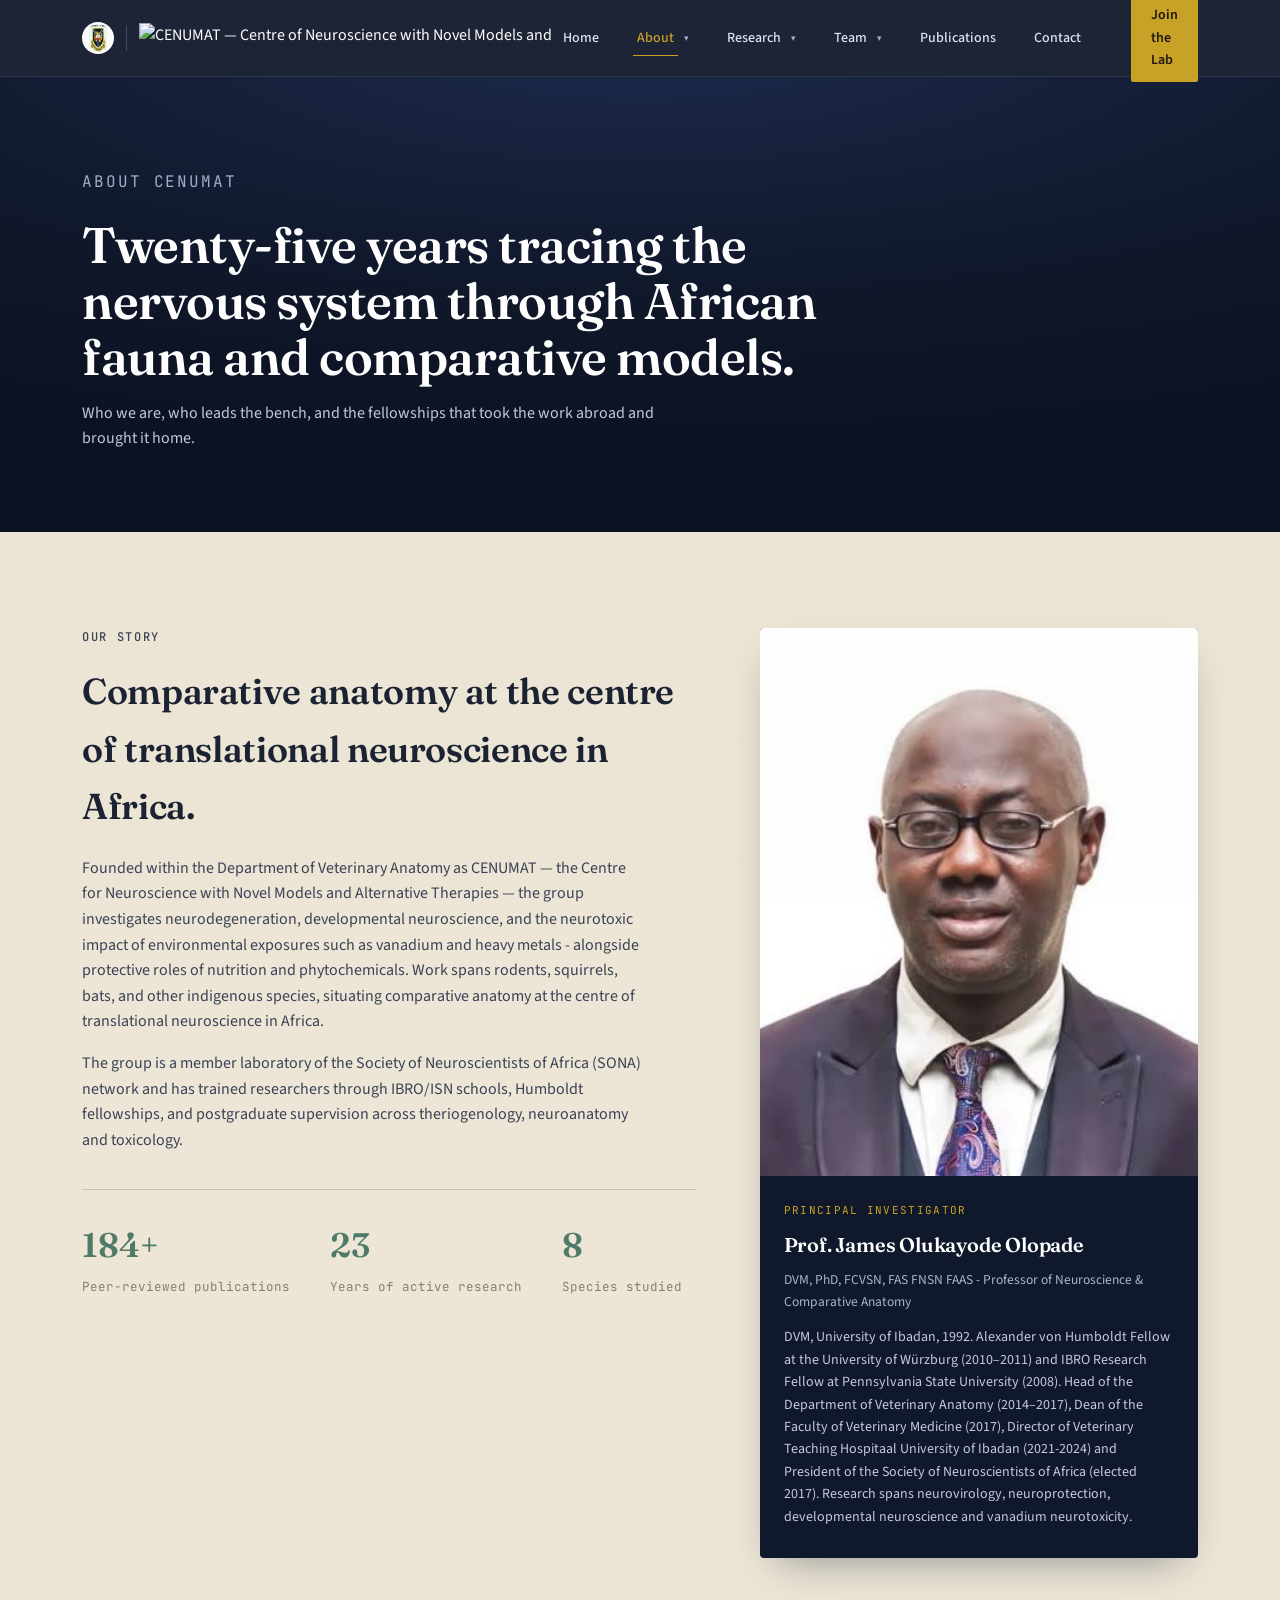
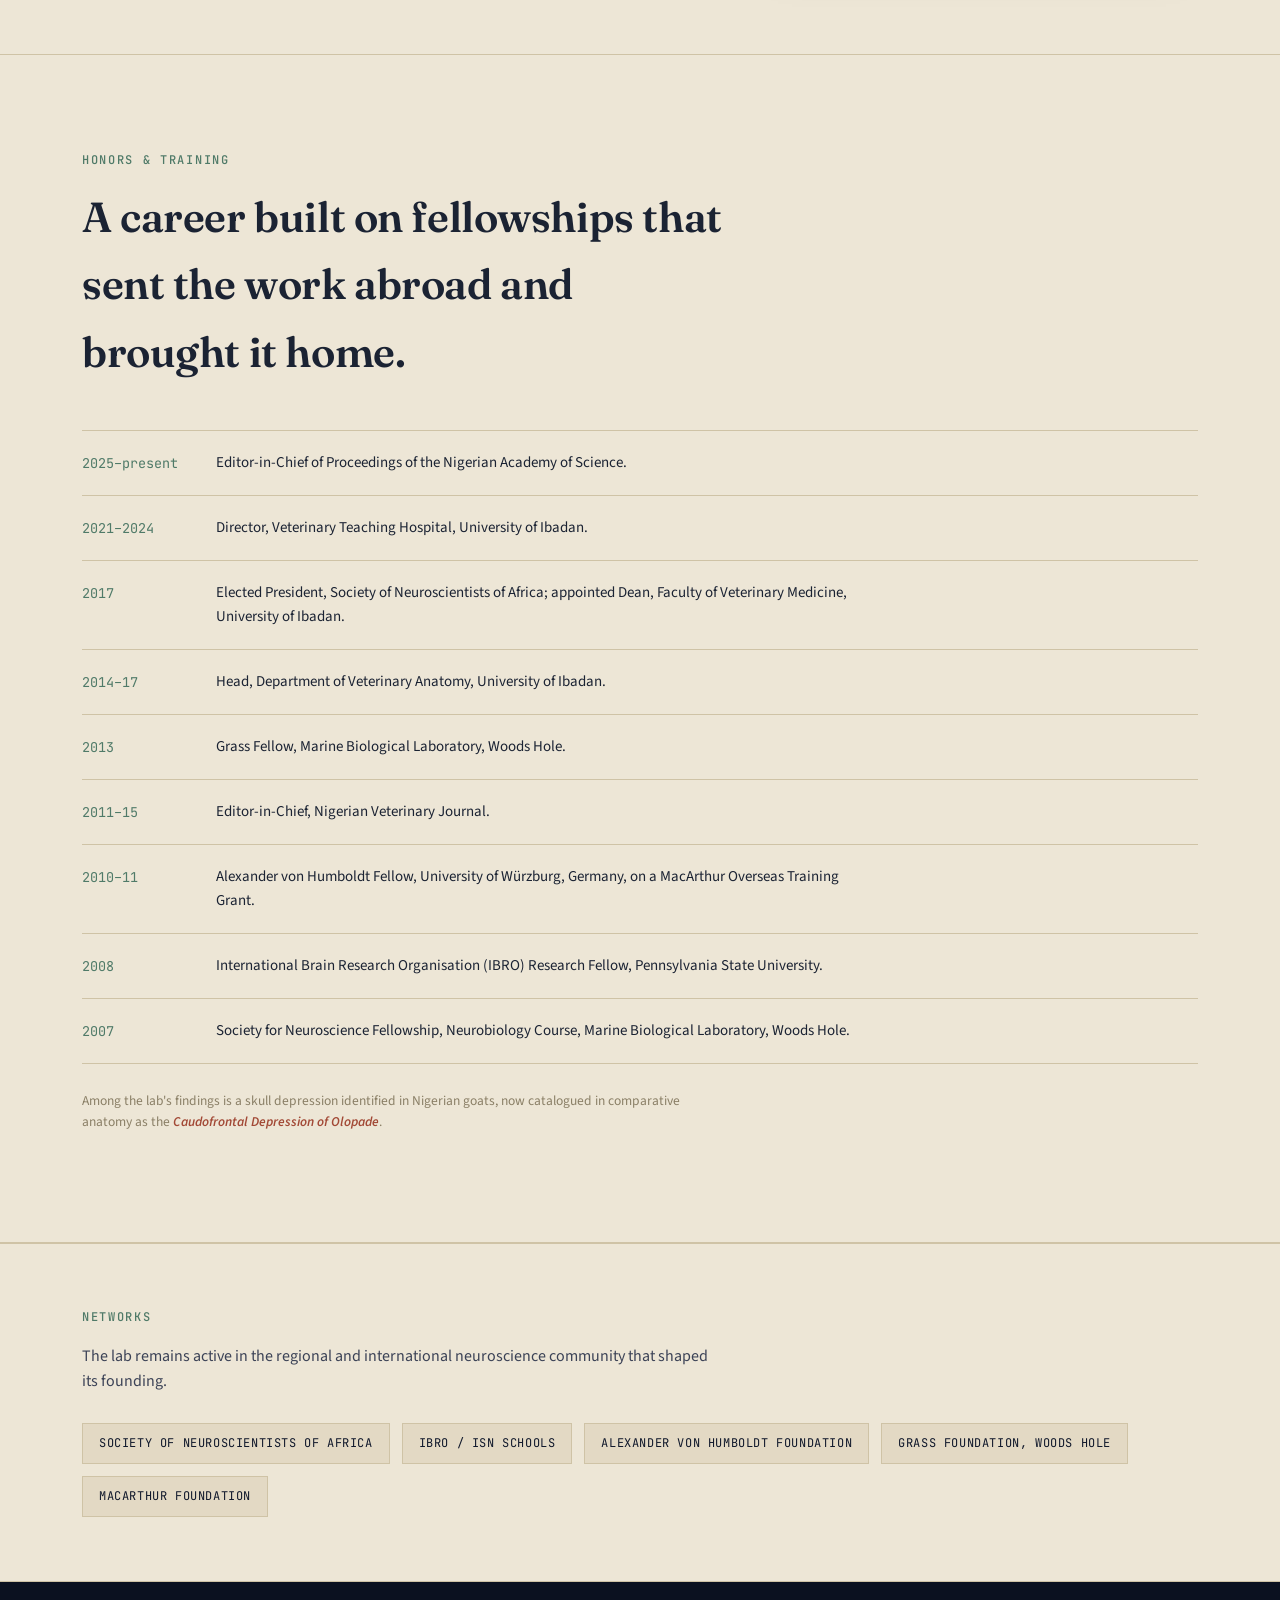
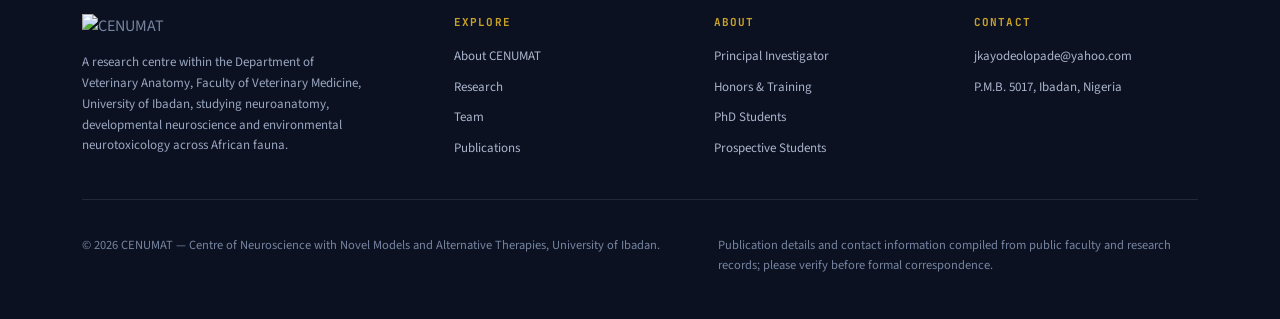
==== about.html @ d49df44e "Initial website" ====
<!DOCTYPE html>
<html lang="en" class="no-js">

<head>
  <script>document.documentElement.classList.replace("no-js","js");</script>
  <meta charset="UTF-8">
  <meta name="viewport" content="width=device-width, initial-scale=1.0">
  <title>About the Centre — CENUMAT</title>
  <meta name="description" content="The story of CENUMAT, its Principal Investigator, and the fellowships that shaped its research.">
  <link rel="preconnect" href="https://fonts.googleapis.com">
  <link rel="preconnect" href="https://fonts.gstatic.com" crossorigin>
  <link
    href="https://fonts.googleapis.com/css2?family=Fraunces:opsz,wght@9..144,400;9..144,500;9..144,600;9..144,700&family=Fraunces:ital,opsz,wght@1,9..144,500&family=Source+Sans+3:wght@400;500;600&family=JetBrains+Mono:wght@400;500&display=swap"
    rel="stylesheet">
  <link rel="stylesheet" href="style.css">
</head>

<body>

  <div class="grain"></div>

  <!-- NAV -->
  <header class="site-header" id="top">
    <div class="wrap header-inner">
      <a href="index.html" class="brand">
        <img src="ui-logo-placeholder.jpg" alt="University of Ibadan" class="ui-logo" width="32" height="32">
        <span class="brand-div" aria-hidden="true"></span>
        <img src="cenmat_logo_reversed.png" alt="CENUMAT — Centre of Neuroscience with Novel Models and Alternative Therapies" class="cenmat-logo">
        <span class="brand-tagline">Centre of Neuroscience with Novel Models &amp; Alternative Therapies</span>
      </a>
      <nav class="main-nav" aria-label="Primary">
        <a href="index.html" class="nav-link">Home</a>
        <div class="nav-item">
          <a href="about.html" class="nav-link active">About</a>
          <button class="nav-caret" aria-label="Show About submenu" aria-expanded="false">&#9662;</button>
          <div class="dropdown">
            <a href="about.html#story">Our Story</a>
            <a href="about.html#pi">Principal Investigator</a>
            <a href="about.html#honors">Honors &amp; Training</a>
          </div>
        </div>
        <div class="nav-item">
          <a href="research.html" class="nav-link">Research</a>
          <button class="nav-caret" aria-label="Show Research submenu" aria-expanded="false">&#9662;</button>
          <div class="dropdown">
            <a href="research.html#focus">Focus Areas</a>
            <a href="research.html#species">Species Studied</a>
          </div>
        </div>
        <div class="nav-item">
          <a href="team.html" class="nav-link">Team</a>
          <button class="nav-caret" aria-label="Show Team submenu" aria-expanded="false">&#9662;</button>
          <div class="dropdown">
            <a href="team.html#collaborators">Collaborators</a>
            <a href="team.html#postdoc">Postdoctoral Associates</a>
            <a href="team.html#phd">PhD Students</a>
            <a href="team.html#members">Lab Members</a>
            <a href="team.html#past-postdoc">Past Postdoctoral Fellows</a>
            <a href="team.html#past">Past PhD Students/Other Members</a>
          </div>
        </div>
        <a href="publications.html" class="nav-link">Publications</a>
        <a href="contact.html" class="nav-link">Contact</a>
        <a href="contact.html#prospective" class="nav-link nav-cta">Join the Lab</a>
      </nav>
      <button class="nav-toggle" id="navToggle" aria-label="Toggle menu" aria-expanded="false">
        <span></span><span></span><span></span>
      </button>
    </div>
  </header>

  <!-- PAGE HERO -->
  <section class="page-hero">
    <div class="wrap reveal">
      <p class="eyebrow">About CENUMAT</p>
      <h1>Twenty-five years tracing the nervous system through African fauna and comparative models.</h1>
      <p>Who we are, who leads the bench, and the fellowships that took the work abroad and brought it home.</p>
    </div>
  </section>

  <!-- STORY -->
  <section id="story" class="section about">
    <div class="wrap about-grid reveal-group">
      <div class="about-copy">
        <p class="kicker">Our Story</p>
        <h2>Comparative anatomy at the centre of translational neuroscience in Africa.</h2>
        <p>Founded within the Department of Veterinary Anatomy as CENUMAT — the Centre for Neuroscience with Novel
          Models and Alternative Therapies — the group investigates neurodegeneration,
          developmental neuroscience, and the neurotoxic impact of environmental exposures such as vanadium and
          heavy metals - alongside protective roles of nutrition and phytochemicals. Work spans rodents,
          squirrels, bats, and other indigenous species, situating comparative anatomy at the centre of
          translational neuroscience in Africa.</p>
        <p>The group is a member laboratory of the Society of Neuroscientists of Africa (SONA) network and has
          trained researchers through IBRO/ISN schools, Humboldt fellowships, and postgraduate supervision across
          theriogenology, neuroanatomy and toxicology.</p>
        <div class="stat-row reveal-group">
          <div class="stat"><span class="stat-num" data-count-to="200" data-suffix="+">200+</span><span class="stat-label">Peer-reviewed publications</span>
          </div>
          <div class="stat"><span class="stat-num" data-count-to="25">25</span><span class="stat-label">Years of active research</span>
          </div>
          <div class="stat"><span class="stat-num" data-count-to="9">9</span><span class="stat-label">Species studied</span></div>
        </div>
      </div>
      <aside class="pi-card" id="pi">
        <img src="james_olopade.jpg" alt="Prof. James O. Olopade" loading="lazy">
        <div class="pi-card-body">
          <p class="pi-role">Principal Investigator</p>
          <h3>Prof. James Olukayode Olopade</h3>
          <p class="pi-cred">DVM, PhD, FCVSN, FAS FNSN FAAS - Professor of Neuroscience &amp; Comparative Anatomy</p>
          <p class="pi-desc">DVM, University of Ibadan, 1992. Alexander von Humboldt Fellow at the University of
            Würzburg (2010–2011) and IBRO Research Fellow at Pennsylvania State University (2008). Head of the
            Department of Veterinary Anatomy (2014–2017), Dean of the Faculty of Veterinary Medicine (2017), Director of Veterinary Teaching Hospitaal University of Ibadan (2021-2024) and
            President of the Society of Neuroscientists of Africa (elected 2017). Research spans neurovirology,
            neuroprotection, developmental neuroscience and vanadium neurotoxicity.</p>
        </div>
      </aside>
    </div>
  </section>

  <!-- HONORS & TRAINING -->
  <section id="honors" class="section honors">
    <div class="wrap">
      <p class="kicker">Honors &amp; Training</p>
      <h2 class="section-title">A career built on fellowships that sent the work abroad and brought it home.</h2>
      <ol class="honors-list reveal-group">
       <li>
          <span class="honors-year">2025–present</span>
          <p>Editor-in-Chief of Proceedings of the Nigerian Academy of Science.</p>
        </li>
        <li>
          <span class="honors-year">2021–2024</span>
          <p>Director, Veterinary Teaching Hospital, University of Ibadan.</p>
        </li>
        <li>
          <span class="honors-year">2017</span>
          <p>Elected President, Society of Neuroscientists of Africa; appointed Dean, Faculty of Veterinary
            Medicine, University of Ibadan.</p>
        </li>
        <li>
          <span class="honors-year">2014–17</span>
          <p>Head, Department of Veterinary Anatomy, University of Ibadan.</p>
        </li>
        <li>
          <span class="honors-year">2013</span>
          <p>Grass Fellow, Marine Biological Laboratory, Woods Hole.</p>
        </li>
        <li>
          <span class="honors-year">2011–15</span>
          <p>Editor-in-Chief, Nigerian Veterinary Journal.</p>
        </li>
        <li>
          <span class="honors-year">2010–11</span>
          <p>Alexander von Humboldt Fellow, University of Würzburg, Germany, on a MacArthur Overseas Training
            Grant.</p>
        </li>
        <li>
          <span class="honors-year">2008</span>
          <p>International Brain Research Organisation (IBRO) Research Fellow, Pennsylvania State University.</p>
        </li>
        <li>
          <span class="honors-year">2007</span>
          <p>Society for Neuroscience Fellowship, Neurobiology Course, Marine Biological Laboratory, Woods Hole.</p>
        </li>
      </ol>
      <p class="honors-note">Among the lab's findings is a skull depression identified in Nigerian goats, now
        catalogued in comparative anatomy as the <em>Caudofrontal Depression of Olopade</em>.</p>
    </div>
  </section>

  <!-- AFFILIATIONS -->
  <section class="affil-strip">
    <div class="wrap">
      <p class="kicker">Networks</p>
      <p class="affil-lede">The lab remains active in the regional and international neuroscience community
        that shaped its founding.</p>
      <div class="affil-row reveal-group">
        <span class="affil-badge">Society of Neuroscientists of Africa</span>
        <span class="affil-badge">IBRO / ISN Schools</span>
        <span class="affil-badge">Alexander von Humboldt Foundation</span>
        <span class="affil-badge">Grass Foundation, Woods Hole</span>
        <span class="affil-badge">MacArthur Foundation</span>
      </div>
    </div>
  </section>

  <footer class="site-footer">
    <div class="wrap">
      <div class="footer-grid">
        <div class="footer-brand">
          <img src="cenmat_logo_reversed.png" alt="CENUMAT" class="cenmat-logo footer-logo">
          <p>A research centre within the Department of Veterinary Anatomy, Faculty of Veterinary Medicine, University
            of Ibadan, studying neuroanatomy, developmental neuroscience and environmental neurotoxicology across
            African fauna.</p>
        </div>
        <div class="footer-col">
          <h4>Explore</h4>
          <a href="about.html">About CENUMAT</a>
          <a href="research.html">Research</a>
          <a href="team.html">Team</a>
          <a href="publications.html">Publications</a>
        </div>
        <div class="footer-col">
          <h4>About</h4>
          <a href="about.html#pi">Principal Investigator</a>
          <a href="about.html#honors">Honors &amp; Training</a>
          <a href="team.html#phd">PhD Students</a>
          <a href="contact.html#prospective">Prospective Students</a>
        </div>
        <div class="footer-col">
          <h4>Contact</h4>
          <a href="mailto:jkayodeolopade@yahoo.com">jkayodeolopade@yahoo.com</a>
          <a href="contact.html">P.M.B. 5017, Ibadan, Nigeria</a>
        </div>
      </div>
      <div class="footer-inner">
        <p>© <span id="year"></span> CENUMAT — Centre of Neuroscience with Novel Models and Alternative Therapies, University of Ibadan.</p>
        <p class="footer-note">Publication details and contact information compiled from public faculty and
          research records; please verify before formal correspondence.</p>
      </div>
    </div>
  </footer>

  <script src="script.js"></script>
</body>

</html>
---- style.css ----
/* ============================================================
   Olopade Neuroscience & Comparative Anatomy Lab
   Design tokens
   Ink Navy   #10182B   — primary dark ground
   Parchment  #EDE6D6   — light ground (aged atlas paper, not cream-cliché)
   Brass      #C9A227   — accent, gold leaf / engraved plate lettering
   Verdigris  #4F7A68   — secondary accent, specimen green
   Rust Clay  #A24936   — tertiary, used sparingly for emphasis marks
   ============================================================ */

:root{
  --ink:        #10182B;
  --ink-2:      #182342;
  --parchment:  #EDE6D6;
  --parchment-2:#E3D9C4;
  --paper-line: #CFC3A6;
  --brass:      #C9A227;
  --brass-dim:  #9c7f22;
  --verdigris:  #4F7A68;
  --clay:       #A24936;
  --ink-text:   #1B2333;
  --cream-text: #F4EFE3;
  --muted:      #7C8AA0;
  --muted-2:    #8a7f66;

  --font-display: "Fraunces", "Iowan Old Style", Georgia, serif;
  --font-body: "Source Sans 3", "Segoe UI", sans-serif;
  --font-mono: "JetBrains Mono", ui-monospace, monospace;

  --wrap: 1180px;
  --radius: 4px;
}

*{ box-sizing:border-box; }
html{ scroll-behavior:smooth; }
body{
  margin:0;
  background:var(--parchment);
  color:var(--ink-text);
  font-family:var(--font-body);
  font-size:16px;
  line-height:1.6;
  -webkit-font-smoothing:antialiased;
}
img{ max-width:100%; display:block; }
a{ color:inherit; }

.wrap{ max-width:var(--wrap); margin:0 auto; padding:0 32px; }

/* subtle paper grain */
.grain{
  position:fixed; inset:0; pointer-events:none; z-index:999;
  opacity:.035; mix-blend-mode:multiply;
  background-image:url("data:image/svg+xml,%3Csvg xmlns='http://www.w3.org/2000/svg' width='120' height='120'%3E%3Cfilter id='n'%3E%3CfeTurbulence type='fractalNoise' baseFrequency='0.9' numOctaves='2' stitchTiles='stitch'/%3E%3C/filter%3E%3Crect width='100%25' height='100%25' filter='url(%23n)'/%3E%3C/svg%3E");
}

/* ---------- headings ---------- */
h1,h2,h3{ font-family:var(--font-display); font-weight:600; margin:0; letter-spacing:-0.01em; }
h1 em, h2 em, h3 em{ font-style:italic; font-weight:500; color:var(--brass); }
.kicker{
  font-family:var(--font-mono); text-transform:uppercase; letter-spacing:.14em;
  font-size:12px; color:var(--verdigris); margin:0 0 14px; font-weight:500;
}
.kicker.light{ color:var(--brass); }
.section-title{ font-size:clamp(28px,3.4vw,42px); max-width:760px; margin-bottom:8px; }

/* ---------- header ---------- */
.site-header{
  position:sticky; top:0; z-index:100;
  background:rgba(16,24,43,.94); backdrop-filter:blur(8px);
  border-bottom:1px solid rgba(255,255,255,.08);
}
.header-inner{ display:flex; align-items:center; justify-content:space-between; height:76px; }
.brand{ display:flex; align-items:center; gap:12px; text-decoration:none; color:#fff; }
.ui-logo{ width:32px; height:32px; flex-shrink:0; border-radius:50%; background:#fff; padding:2px; }
.brand-div{ width:1px; height:26px; background:rgba(255,255,255,.18); }
.cenmat-logo{ height:30px; width:auto; display:block; }
.brand-tagline{
  font-family:var(--font-mono); font-size:11px; color:#9fb0c9; letter-spacing:.02em;
  max-width:210px; line-height:1.35; padding-left:12px; border-left:1px solid rgba(255,255,255,.15);
}
.nav-toggle{ display:none; }

/* ---------- hero ---------- */
.hero{
  position:relative; overflow:hidden;
  background:radial-gradient(120% 100% at 50% -10%, #1c2a4d 0%, var(--ink) 55%, #0b1120 100%);
  color:var(--cream-text);
  padding:110px 0 0;
  min-height:640px;
}
.hero-inner{ position:relative; z-index:2; text-align:center; padding-bottom:60px; }
.eyebrow{
  font-family:var(--font-mono); font-size:12px; letter-spacing:.12em; text-transform:uppercase;
  color:#9fb0c9; margin-bottom:22px;
}
.hero h1{
  font-size:clamp(34px,5.4vw,64px); line-height:1.08; color:#fff;
  max-width:820px; margin:0 auto 22px;
}
.hero-lede{
  max-width:600px; margin:0 auto 36px; color:#c3cade; font-size:17px;
}
.hero-tagline{ position:relative; max-width:600px; margin:0 auto 36px; min-height:52px; }
.hero-tagline .tagline{
  position:absolute; left:0; right:0; top:0; color:#c3cade; font-size:17px;
  opacity:0; transition:opacity .6s ease;
}
.hero-tagline .tagline.is-active{ position:relative; opacity:1; }
.hero-actions{ display:flex; gap:16px; justify-content:center; flex-wrap:wrap; }
.btn{
  display:inline-flex; align-items:center; gap:8px;
  padding:13px 26px; border-radius:2px; font-weight:600; font-size:14px;
  text-decoration:none; transition:transform .2s ease, background .2s ease, color .2s ease;
  border:1px solid transparent;
}
.btn-primary{ background:var(--brass); color:#20180a; }
.btn-primary:hover{ background:#dcb236; transform:translateY(-1px); }
.btn-ghost{ border-color:rgba(255,255,255,.35); color:#fff; }
.btn-ghost:hover{ background:rgba(255,255,255,.08); transform:translateY(-1px); }

.hero-signature{
  position:absolute; left:0; right:0; bottom:0; width:100%; height:auto;
  color:#3a4a72; opacity:.55; z-index:1;
}
.sig-outline{ fill:none; stroke:#5b6d96; stroke-width:1.1; }
.sig-inner{ fill:none; stroke:var(--brass); stroke-width:1; opacity:.8; }
.sig-fiber{ fill:none; stroke:var(--verdigris); stroke-width:1; opacity:.9; }
.sig-node{ fill:var(--brass); }
.sig-pulse{ transform-origin:600px 300px; animation:breathe 7s ease-in-out infinite; }
@keyframes breathe{
  0%,100%{ transform:scale(1); opacity:1; }
  50%{ transform:scale(1.015); opacity:.85; }
}

/* ---------- about ---------- */
.section{ padding:96px 0; }
.about{ background:var(--parchment); }
.about-grid{ display:grid; grid-template-columns:1.4fr 1fr; gap:64px; align-items:start; }
.about-copy h2{ font-size:clamp(26px,3vw,36px); margin-bottom:20px; max-width:600px; }
.about-copy p{ color:#3b4256; max-width:560px; margin:0 0 16px; }
.stat-row{ display:flex; gap:40px; margin-top:36px; padding-top:28px; border-top:1px solid var(--paper-line); }
.stat{ display:flex; flex-direction:column; }
.stat-num{ font-family:var(--font-display); font-size:34px; color:var(--verdigris); font-weight:600; }
.stat-label{ font-size:12.5px; color:var(--muted-2); font-family:var(--font-mono); margin-top:4px; }

.pi-card{
  background:var(--ink); color:var(--cream-text); border-radius:var(--radius); overflow:hidden;
  box-shadow:0 18px 40px -18px rgba(16,24,43,.45);
}
.pi-card img{ width:100%; aspect-ratio:4/5; object-fit:cover; object-position:top center; filter:grayscale(8%); }
.pi-card-body{ padding:26px 24px 30px; }
.pi-role{ font-family:var(--font-mono); font-size:11px; letter-spacing:.12em; text-transform:uppercase; color:var(--brass); margin:0 0 10px; }
.pi-card-body h3{ font-size:20px; color:#fff; margin-bottom:8px; }
.pi-cred{ font-size:13.5px; color:#a9b4cc; margin:0 0 14px; }
.pi-desc{ font-size:14px; color:#c3cade; margin:0; }

/* ---------- honors ---------- */
.honors{ background:var(--parchment); border-top:1px solid var(--paper-line); border-bottom:1px solid var(--paper-line); }
.honors .section-title{ max-width:640px; }
.honors-list{
  list-style:none; margin:44px 0 0; padding:0;
  border-top:1px solid var(--paper-line);
}
.honors-list li{
  display:grid; grid-template-columns:110px 1fr; gap:24px;
  padding:20px 0; border-bottom:1px solid var(--paper-line);
}
.honors-year{ font-family:var(--font-mono); color:var(--verdigris); font-size:13.5px; padding-top:2px; }
.honors-list p{ margin:0; font-size:15px; color:var(--ink-text); max-width:640px; }
.honors-note{ margin-top:26px; font-size:13.5px; color:var(--muted-2); max-width:640px; }
.honors-note em{ font-style:italic; color:var(--clay); font-weight:600; }

/* ---------- focus ---------- */
.focus{ background:var(--ink); color:var(--cream-text); }
.focus .section-title{ color:#fff; }
.focus-grid{ display:grid; grid-template-columns:repeat(4,1fr); gap:1px; background:rgba(255,255,255,.08); margin-top:48px; border:1px solid rgba(255,255,255,.08); }
.focus-card{ background:var(--ink); padding:32px 26px; min-height:220px; display:flex; flex-direction:column; }
.focus-index{ font-family:var(--font-mono); color:var(--brass); font-size:13px; margin-bottom:22px; }
.focus-card h3{ font-size:18px; color:#fff; margin-bottom:12px; line-height:1.3; }
.focus-card p{ font-size:13.5px; color:#aab4cb; margin:0; }

/* ---------- team ---------- */
.team{ background:var(--parchment-2); }

.team-subhead{
  font-family:var(--font-mono); text-transform:uppercase; letter-spacing:.12em;
  font-size:12px; color:var(--ink); font-weight:600;
  margin:52px 0 20px; padding-bottom:10px; border-bottom:1px solid var(--paper-line);
  display:flex; align-items:center; gap:10px;
}
.team-subhead::before{ content:""; width:8px; height:8px; background:var(--brass); border-radius:50%; flex-shrink:0; }
.team .team-subhead:first-of-type{ margin-top:8px; }
.team-subnote{ font-size:13.5px; color:var(--muted-2); margin:-10px 0 20px; max-width:520px; }
.phd-grid .team-body{ border-top-color:var(--verdigris); }
.phd-grid .team-role{ color:var(--clay); }

/* Collaborators: distinct, elevated treatment to signal seniority — outside the member grid */
.collab-grid{
  display:grid; grid-template-columns:repeat(3,1fr); gap:24px;
}
.collab-card{
  display:flex; align-items:center; gap:16px;
  background:var(--ink); border:1px solid rgba(201,162,39,.35);
  padding:18px; border-radius:2px;
}
.collab-photo{ width:64px; height:64px; border-radius:50%; overflow:hidden; flex-shrink:0; border:2px solid var(--brass); }
.collab-photo img{ width:100%; height:100%; object-fit:cover; }
.collab-body{ min-width:0; }
.collab-role{
  font-family:var(--font-mono); font-size:10px; text-transform:uppercase; letter-spacing:.08em;
  color:var(--brass); margin:0 0 4px;
}
.collab-name{ font-family:var(--font-display); font-size:15.5px; color:#fff; margin:0 0 3px; font-weight:600; }
.collab-focus{ font-size:12px; color:#aab4cb; margin:0; }

.team-grid{
  display:grid; grid-template-columns:repeat(4,1fr); gap:28px;
}
.team-contact{
  display:block; margin-top:10px; font-family:var(--font-mono); font-size:11.5px;
  color:var(--verdigris); text-decoration:none; word-break:break-all;
}
.team-contact:hover{ text-decoration:underline; }
.team-contact-empty{ color:var(--muted-2); font-style:italic; }

.past-list{
  list-style:none; margin:0; padding:0; display:grid; grid-template-columns:repeat(2,1fr);
  gap:0 40px; border-top:1px solid var(--paper-line);
}
.past-row{
  display:flex; justify-content:space-between; align-items:baseline; gap:16px;
  padding:14px 0; border-bottom:1px solid var(--paper-line);
}
.past-name{ font-family:var(--font-display); font-size:15px; font-weight:600; }
.past-role{ font-family:var(--font-mono); font-size:11.5px; color:var(--muted-2); text-align:right; flex-shrink:0; }
.past-empty{
  grid-column:1 / -1; border:1px dashed var(--paper-line); padding:40px 24px; text-align:center;
  color:var(--muted-2); font-size:14px; background:rgba(255,255,255,.3); list-style:none;
}
.team-card{
  background:var(--parchment); border:1px solid var(--paper-line);
  display:flex; flex-direction:column; overflow:hidden;
}
.team-photo{ position:relative; aspect-ratio:3/3.6; overflow:hidden; background:#ddd3ba; }
.team-photo img{ width:100%; height:100%; object-fit:cover; transition:transform .5s ease; }
.team-card:hover .team-photo img{ transform:scale(1.04); }
.team-body{ padding:18px 18px 22px; border-top:2px solid var(--brass); }
.team-role{
  font-family:var(--font-mono); font-size:10.5px; text-transform:uppercase; letter-spacing:.1em;
  color:var(--verdigris); margin:0 0 6px;
}
.team-name{ font-family:var(--font-display); font-size:17px; font-weight:600; margin:0 0 4px; }
.team-focus{ font-size:12.5px; color:var(--muted-2); margin:0; }
.team-card.pi-highlight{ grid-column:span 2; }
.team-card.pi-highlight .team-photo{ aspect-ratio:16/10; }

/* ---------- publications ---------- */
.publications{ background:var(--ink); color:var(--cream-text); }
.publications .section-title{ color:#fff; }
.pub-list{ list-style:none; margin:44px 0 0; padding:0; border-top:1px solid rgba(255,255,255,.12); }
.pub-list li{
  display:grid; grid-template-columns:80px 1fr; gap:24px;
  padding:24px 0; border-bottom:1px solid rgba(255,255,255,.12);
}
.pub-year{ font-family:var(--font-mono); color:var(--brass); font-size:14px; padding-top:2px; }
.pub-title{ font-size:16px; color:#fff; margin:0 0 6px; line-height:1.4; font-family:var(--font-display); font-weight:500;}
.pub-title a{ color:#fff; text-decoration:none; border-bottom:1px solid rgba(201,162,39,.5); transition:border-color .2s ease, color .2s ease; }
.pub-title a:hover{ color:var(--brass); border-color:var(--brass); }
.pub-meta{ font-size:13px; color:#9fb0c9; margin:0; }
.pub-note{ margin-top:28px; font-size:13.5px; color:#8b9ab8; }
.pub-note a{ color:var(--brass); text-decoration:underline; text-underline-offset:3px; }

/* ---------- contact ---------- */
.contact{ background:var(--parchment); }
.contact-grid{ display:grid; grid-template-columns:1fr 1fr; gap:64px; }
.contact-lede{ color:#3b4256; max-width:440px; }
.contact-details{ display:flex; flex-direction:column; gap:0; border-top:1px solid var(--paper-line); }
.contact-item{
  display:flex; justify-content:space-between; gap:20px; padding:18px 0;
  border-bottom:1px solid var(--paper-line); flex-wrap:wrap;
}
.contact-label{ font-family:var(--font-mono); font-size:11.5px; text-transform:uppercase; letter-spacing:.1em; color:var(--muted-2); }
.contact-value{ font-weight:600; text-align:right; text-decoration:none; }
a.contact-value:hover{ color:var(--verdigris); }

/* ---------- footer ---------- */
.site-footer{ background:#0b1120; color:#7684a0; padding:32px 0; }
.footer-inner{ display:flex; justify-content:space-between; gap:20px; flex-wrap:wrap; font-size:12.5px; }
.footer-note{ max-width:480px; }

/* ---------- multi-page nav ---------- */
.main-nav{ display:flex; align-items:center; gap:30px; }
.nav-item{ position:relative; display:flex; align-items:center; gap:2px; }
.nav-link{ text-decoration:none; color:#dfe4ee; font-size:14px; font-weight:500; padding:8px 4px; position:relative; }
.nav-link::after{ content:""; position:absolute; left:0; bottom:1px; width:0; height:1px; background:var(--brass); transition:width .25s ease; }
.nav-link:hover{ color:#fff; }
.nav-link:hover::after{ width:100%; }
.nav-link.active{ color:var(--brass); }
.nav-link.active::after{ width:100%; }
.nav-caret{
  background:none; border:none; cursor:pointer; color:#9fb0c9; font-size:9px;
  padding:8px 4px; line-height:1;
}
.dropdown{
  position:absolute; top:100%; left:0; min-width:230px; background:var(--ink);
  border:1px solid rgba(255,255,255,.1); padding:8px 0; box-shadow:0 18px 40px -18px rgba(16,24,43,.5);
  opacity:0; visibility:hidden; transform:translateY(4px);
  transition:opacity .18s ease, transform .18s ease; z-index:60;
}
.nav-item:hover .dropdown, .nav-item:focus-within .dropdown, .nav-item.open .dropdown{
  opacity:1; visibility:visible; transform:translateY(0);
}
.dropdown a{ display:block; padding:10px 18px; font-size:13px; color:#dbe1ec; text-decoration:none; white-space:nowrap; }
.dropdown a:hover{ color:var(--brass); background:rgba(255,255,255,.05); }
.nav-cta{
  margin-left:16px; background:var(--brass); color:#20180a !important; padding:10px 20px;
  border-radius:2px; font-weight:600;
}
.nav-cta::after{ display:none; }
.nav-cta:hover{ background:#dcb236; }

/* ---------- interior page hero ---------- */
.page-hero{
  background:radial-gradient(120% 100% at 50% -10%, #1c2a4d 0%, var(--ink) 55%, #0b1120 100%);
  color:var(--cream-text); padding:76px 0 64px;
}
.page-hero .eyebrow{ color:#9fb0c9; }
.page-hero h1{ font-size:clamp(30px,4.4vw,50px); color:#fff; max-width:760px; line-height:1.12; }
.page-hero p{ color:#c3cade; max-width:600px; margin-top:16px; font-size:16px; }

/* ---------- home: mission ---------- */
.mission{ background:var(--parchment); padding:88px 0 30px; text-align:center; }
.mission p{ max-width:740px; margin:0 auto; font-size:18px; color:#3b4256; line-height:1.75; }
.mission .btn{ margin-top:30px; }

/* ---------- home: research cards (link variant of focus-card) ---------- */
.focus-card-link{ text-decoration:none; color:inherit; display:block; }
.focus-card-link .focus-card{ height:100%; transition:background .2s ease; }
.focus-card-link:hover .focus-card{ background:#171f38; }
.focus-more{ margin-top:40px; text-align:center; }

/* ---------- home: achievement band ---------- */
.achieve-band{ background:var(--ink-2); color:#fff; padding:76px 0; text-align:center; border-top:1px solid rgba(255,255,255,.08); }
.achieve-band h2{ font-size:clamp(24px,3vw,34px); max-width:760px; margin:0 auto 18px; color:#fff; }
.achieve-band p{ color:#c3cade; max-width:660px; margin:0 auto 30px; font-size:15.5px; }
.achieve-band .stat-row{ justify-content:center; border-top:none; margin-top:0; padding-top:0; margin-bottom:34px; }
.achieve-band .stat-num{ color:var(--brass); }
.achieve-band .stat-label{ color:#9aa6c0; }

/* ---------- pi spotlight (homepage) ---------- */
.pi-spotlight{ background:var(--parchment-2); padding:88px 0; }
.pi-spotlight-inner{
  display:grid; grid-template-columns:220px 1fr; gap:44px; align-items:center;
}
.pi-spotlight-inner img{
  width:220px; height:220px; border-radius:50%; object-fit:cover; object-position:top center;
  border:3px solid var(--brass); filter:grayscale(6%);
}
.pi-spotlight-cred{ font-size:14px; color:var(--muted-2); margin:10px 0 14px; }
.pi-spotlight-desc{ font-size:15.5px; color:#3b4256; max-width:560px; margin:0 0 24px; }

/* ---------- affiliations strip ---------- */
.affil-strip{ background:var(--parchment); padding:64px 0; border-top:1px solid var(--paper-line); border-bottom:1px solid var(--paper-line); }
.affil-strip p.affil-lede{ color:#3b4256; max-width:640px; }
.affil-row{ display:flex; flex-wrap:wrap; gap:12px; margin-top:28px; }
.affil-badge{
  font-family:var(--font-mono); font-size:12px; letter-spacing:.05em; text-transform:uppercase;
  border:1px solid var(--paper-line); padding:10px 16px; color:var(--ink); background:var(--parchment-2);
}

/* ---------- join / CTA band ---------- */
.join-band{ background:var(--brass); color:#20180a; padding:60px 0; text-align:center; }
.join-band h2{ font-size:clamp(22px,2.6vw,30px); margin-bottom:14px; color:#20180a; }
.join-band p{ max-width:560px; margin:0 auto 26px; color:#4a3c10; }
.join-band .btn-primary{ background:#20180a; color:#F4EFE3; }
.join-band .btn-primary:hover{ background:#2f2412; }
.join-band .btn-ghost{ border-color:rgba(32,24,10,.4); color:#20180a; }
.join-band .btn-ghost:hover{ background:rgba(32,24,10,.08); }

/* ---------- research page: species grid ---------- */
.species-intro{ max-width:680px; color:#3b4256; margin-top:8px; }
.species-grid{ display:grid; grid-template-columns:repeat(3,1fr); gap:20px; margin-top:36px; }
.species-card{ background:var(--parchment); border:1px solid var(--paper-line); padding:22px; }
.species-card h3{ font-size:16px; margin-bottom:6px; font-weight:600; }
.species-card p{ font-size:13px; color:var(--muted-2); margin:0; }

/* ---------- research page: gallery ---------- */
.gallery-intro{ max-width:680px; color:#3b4256; margin-top:8px; }
.gallery-grid{
  display:grid; grid-template-columns:repeat(3,1fr); grid-auto-rows:260px;
  gap:16px; margin-top:36px;
}
.gallery-item{
  margin:0; position:relative; overflow:hidden; border-radius:var(--radius);
  box-shadow:0 14px 30px -18px rgba(16,24,43,.35);
}
.gallery-item-wide{ grid-column:span 2; grid-row:span 2; }
.gallery-item img{
  width:100%; height:100%; object-fit:contain; background:var(--ink); display:block;
  transition:transform .5s cubic-bezier(.16,.8,.24,1);
}
.gallery-item:hover img{ transform:scale(1.05); }
.gallery-item figcaption{
  position:absolute; left:0; right:0; bottom:0;
  padding:14px 16px 12px; font-family:var(--font-mono); font-size:12px; color:var(--cream-text);
  background:linear-gradient(to top, rgba(16,24,43,.88), rgba(16,24,43,0));
}

/* ---------- research page: method blocks ---------- */
.method-block{ display:grid; grid-template-columns:220px 1fr; gap:32px; padding:28px 0; border-bottom:1px solid rgba(255,255,255,.1); }
.method-block h3{ font-size:16px; color:var(--brass); }
.method-block p{ font-size:14.5px; color:#c3cade; margin:0; max-width:620px; }

/* ---------- footer ---------- */
.footer-grid{ display:grid; grid-template-columns:1.5fr 1fr 1fr 1fr; gap:36px; padding-bottom:30px; border-bottom:1px solid rgba(255,255,255,.1); margin-bottom:22px; }
.footer-brand p{ color:#9aa6c0; font-size:13px; max-width:280px; margin-top:12px; }
.footer-logo{ height:26px; }
.footer-col h4{ font-family:var(--font-mono); text-transform:uppercase; letter-spacing:.1em; font-size:11px; color:var(--brass); margin:0 0 14px; }
.footer-col a{ display:block; color:#aab4cb; text-decoration:none; font-size:13px; margin-bottom:10px; }
.footer-col a:hover{ color:#fff; }

/* ---------- animations ---------- */
.js .reveal{
  opacity:0; transform:translateY(26px);
  transition:opacity .7s cubic-bezier(.16,.8,.24,1), transform .7s cubic-bezier(.16,.8,.24,1);
}
.reveal.is-visible{ opacity:1; transform:translateY(0); }

.js .reveal-group > *{
  opacity:0; transform:translateY(22px);
  transition:opacity .6s cubic-bezier(.16,.8,.24,1), transform .6s cubic-bezier(.16,.8,.24,1);
}
.reveal-group.is-visible > *{ opacity:1; transform:translateY(0); }
.reveal-group > *:nth-child(1){ transition-delay:.02s; }
.reveal-group > *:nth-child(2){ transition-delay:.09s; }
.reveal-group > *:nth-child(3){ transition-delay:.16s; }
.reveal-group > *:nth-child(4){ transition-delay:.23s; }
.reveal-group > *:nth-child(5){ transition-delay:.30s; }
.reveal-group > *:nth-child(6){ transition-delay:.37s; }
.reveal-group > *:nth-child(7){ transition-delay:.44s; }
.reveal-group > *:nth-child(8){ transition-delay:.51s; }
.reveal-group > *:nth-child(9){ transition-delay:.58s; }
.reveal-group > *:nth-child(10){ transition-delay:.65s; }
.reveal-group > *:nth-child(11){ transition-delay:.72s; }

/* hover lift for interactive cards */
.focus-card, .species-card, .team-card, .collab-card, .pi-card{
  transition:transform .3s ease, box-shadow .3s ease;
}
.focus-card:hover{ transform:translateY(-4px); }
.species-card:hover{ transform:translateY(-4px); box-shadow:0 14px 30px -18px rgba(16,24,43,.35); }
.team-card:hover{ transform:translateY(-4px); box-shadow:0 14px 30px -18px rgba(16,24,43,.25); }
.collab-card:hover{ transform:translateY(-3px); box-shadow:0 14px 30px -18px rgba(16,24,43,.5); }
.affil-badge{ transition:transform .25s ease, background .25s ease; }
.affil-badge:hover{ transform:translateY(-2px); background:var(--brass); color:#20180a; border-color:var(--brass); }

/* logo mark subtle breathing, echoes the hero signature */
.cenmat-logo{ transition:transform .3s ease; }
.brand:hover .cenmat-logo{ transform:scale(1.03); }

@media (prefers-reduced-motion: reduce){
  .reveal, .reveal-group > *{ opacity:1; transform:none; transition:none; }
}

/* ---------- responsive ---------- */

/* Large tablet / small desktop */
@media (max-width: 1300px){
  .brand-tagline{ display:none; }
}

@media (max-width: 1080px){
  .wrap{ padding:0 24px; }
  .focus-grid{ grid-template-columns:repeat(2,1fr); }
  .team-grid{ grid-template-columns:repeat(3,1fr); }
}

/* Tablet */
@media (max-width: 980px){
  .about-grid, .contact-grid{ grid-template-columns:1fr; }
  .about-grid{ gap:40px; }
  .pi-card{ max-width:420px; }
  .pi-spotlight-inner{ grid-template-columns:1fr; text-align:center; justify-items:center; }
  .pi-spotlight-desc{ margin-left:auto; margin-right:auto; }
  .focus-grid{ grid-template-columns:repeat(2,1fr); }
  .team-grid{ grid-template-columns:repeat(2,1fr); }
  .past-list{ grid-template-columns:1fr; }
  .team-card.pi-highlight{ grid-column:span 2; }
  .collab-grid{ grid-template-columns:repeat(2,1fr); }
  .gallery-grid{ grid-template-columns:repeat(2,1fr); grid-auto-rows:220px; }
  .gallery-item-wide{ grid-column:span 2; grid-row:span 1; }
  .main-nav{ display:none; }
  .nav-toggle{ display:flex; flex-direction:column; gap:5px; background:none; border:none; cursor:pointer; padding:6px; }
  .nav-toggle span{ width:22px; height:2px; background:#fff; }
  .main-nav.open{
    display:flex; flex-direction:column; align-items:stretch; gap:0; position:absolute; top:76px; left:0; right:0;
    background:var(--ink); border-bottom:1px solid rgba(255,255,255,.1); padding:8px 24px 16px;
    z-index:50; max-height:80vh; overflow-y:auto;
  }
  .main-nav.open .nav-item{ flex-direction:column; align-items:stretch; }
  .main-nav.open .nav-link{ padding:12px 0; border-bottom:1px solid rgba(255,255,255,.1); color:#dfe4ee; }
  .main-nav.open .nav-link::after{ display:none; }
  .main-nav.open .nav-item > .nav-link{ display:flex; justify-content:space-between; align-items:center; border-bottom:none; }
  .main-nav.open .nav-caret{ position:absolute; right:0; top:2px; padding:12px 4px; color:#9fb0c9; }
  .main-nav.open .dropdown{
    position:static; opacity:1; visibility:visible; transform:none; display:none;
    background:transparent; border:none; box-shadow:none; padding:0 0 6px 14px;
  }
  .main-nav.open .nav-item.open .dropdown{ display:block; }
  .main-nav.open .dropdown a{ color:#c3cade; padding:9px 0; font-size:13px; }
  .main-nav.open .nav-item{ border-bottom:1px solid rgba(255,255,255,.1); }
  .main-nav.open .nav-item .nav-link{ border-bottom:none; }
  .main-nav.open .nav-cta{ margin:14px 0 0; text-align:center; }
  .brand-tagline{ display:none; }
  .footer-grid{ grid-template-columns:1fr 1fr; gap:28px; }
}

/* Large phone / small tablet */
@media (max-width: 720px){
  .section{ padding:72px 0; }
  .hero{ padding-top:90px; min-height:auto; }
  .hero-inner{ padding-bottom:70px; }
  .hero h1{ font-size:clamp(30px,7vw,44px); }
  .hero-lede{ font-size:15.5px; }
  .stat-row{ gap:24px; flex-wrap:wrap; row-gap:20px; }
  .focus-grid{ grid-template-columns:1fr; }
  .focus-card{ min-height:auto; padding:26px 22px; }
  .team-grid{ grid-template-columns:1fr; }
  .past-row{ flex-direction:column; align-items:flex-start; gap:2px; }
  .past-role{ text-align:left; }
  .team-card.pi-highlight{ grid-column:span 1; }
  .collab-grid{ grid-template-columns:1fr; }
  .pub-list li{ grid-template-columns:1fr; gap:6px; padding:20px 0; }
  .honors-list li{ grid-template-columns:1fr; gap:6px; padding:16px 0; }
  .contact-item{ flex-direction:column; gap:4px; }
  .contact-value{ text-align:left; }
  .footer-inner{ flex-direction:column; gap:10px; }
  .footer-grid{ grid-template-columns:1fr; }
  .species-grid{ grid-template-columns:1fr; }
  .gallery-grid{ grid-template-columns:1fr; grid-auto-rows:220px; }
  .gallery-item-wide{ grid-column:span 1; }
  .method-block{ grid-template-columns:1fr; gap:8px; }
  .mission{ padding:64px 0 20px; }
  .achieve-band, .pi-spotlight, .affil-strip, .join-band{ padding:56px 0; }
  .page-hero{ padding:64px 0 48px; }
}

/* Small phone */
@media (max-width: 420px){
  .wrap{ padding:0 18px; }
  .eyebrow{ font-size:10.5px; letter-spacing:.08em; }
  .btn{ padding:12px 20px; font-size:13px; }
  .ui-logo{ width:26px; height:26px; }
  .cenmat-logo{ height:24px; }
  .brand-div{ display:none; }
  .stat-num{ font-size:28px; }
  .collab-card{ flex-direction:column; text-align:center; }
}

@media (prefers-reduced-motion: reduce){
  .sig-pulse{ animation:none; }
  .team-photo img{ transition:none; }
}
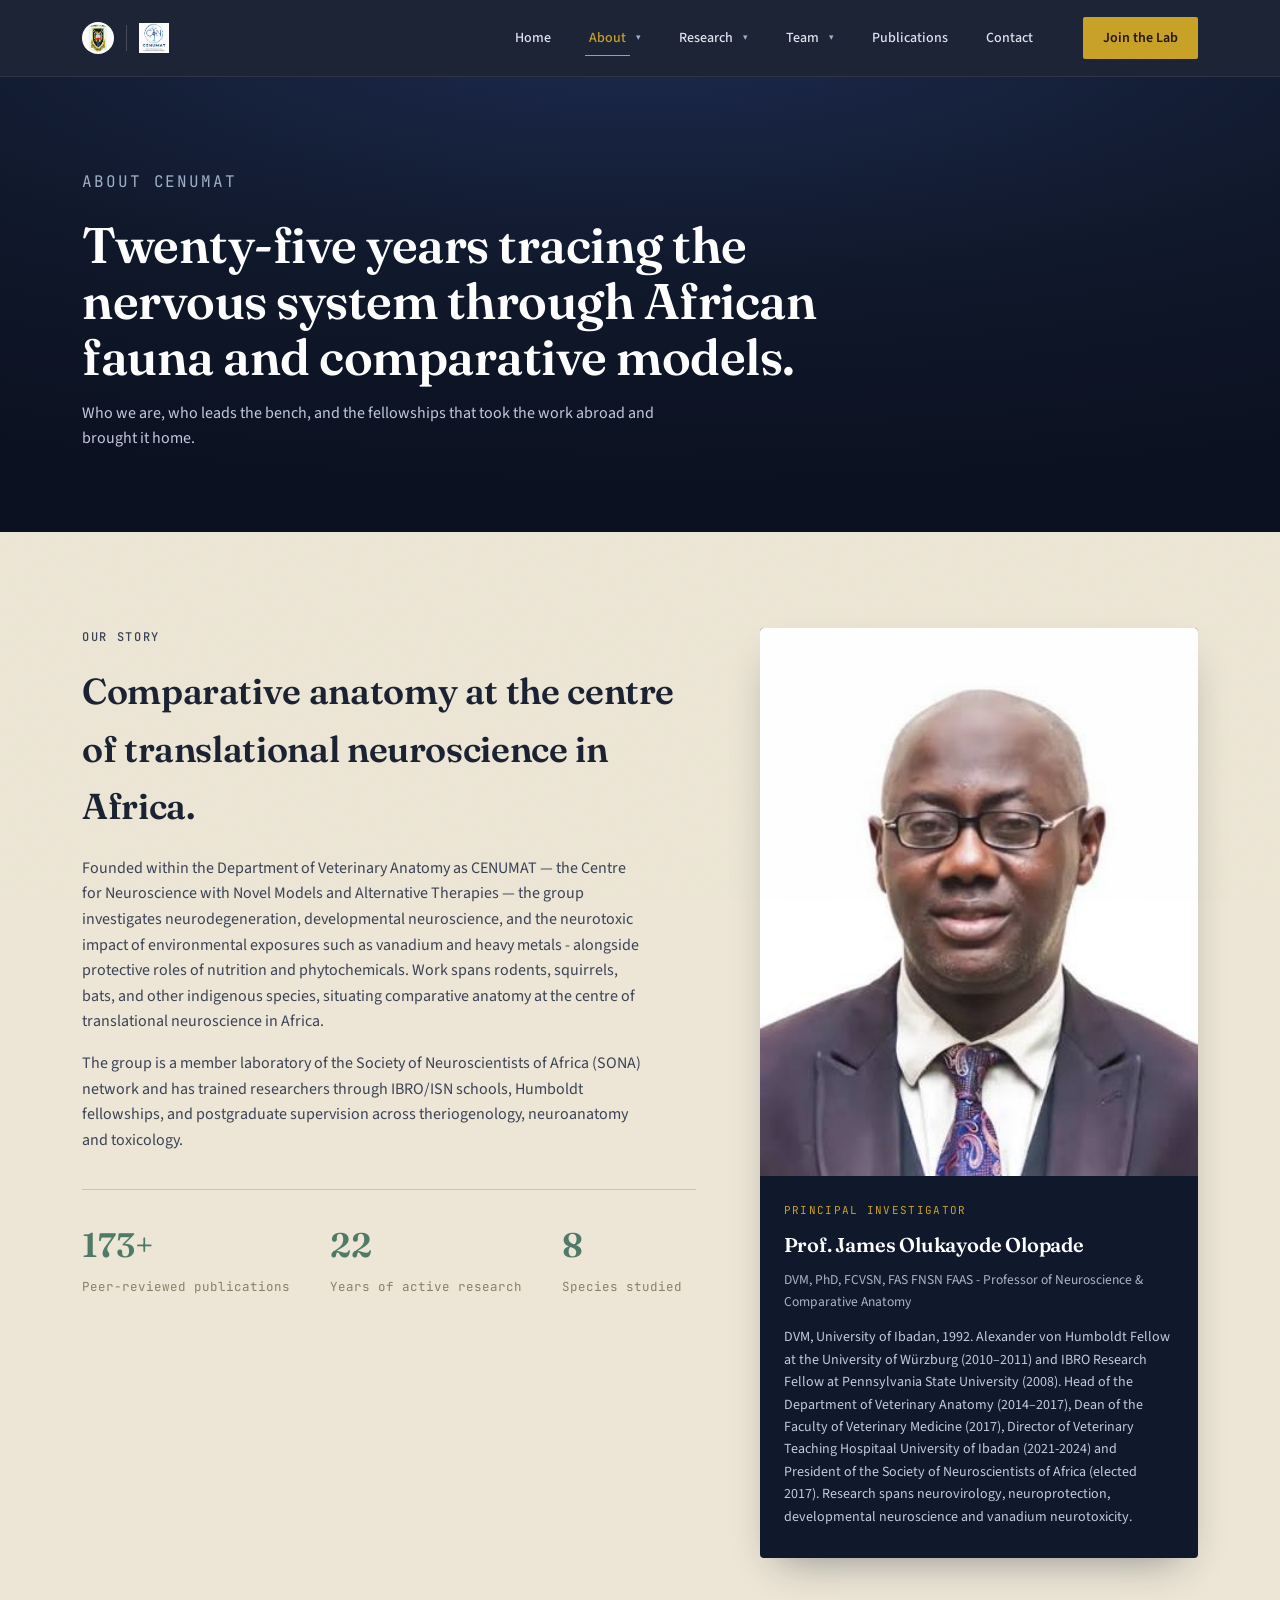
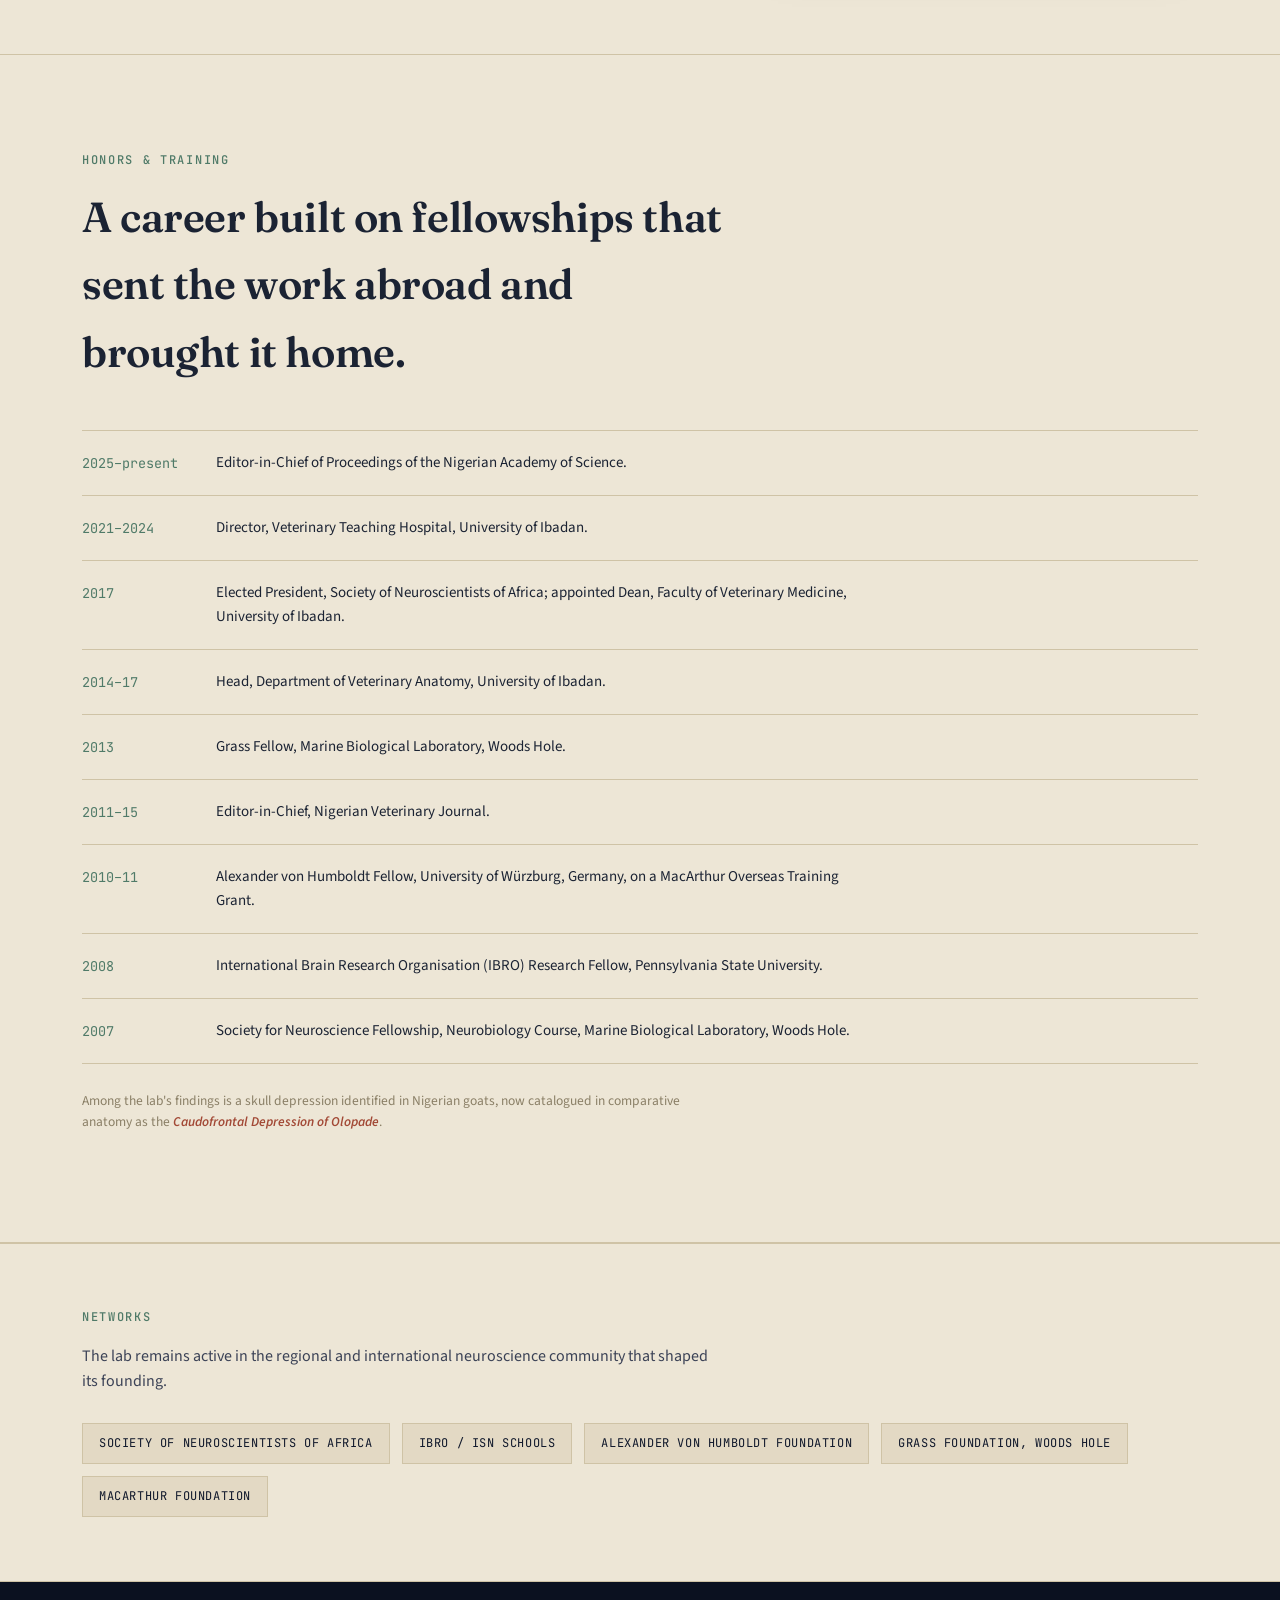
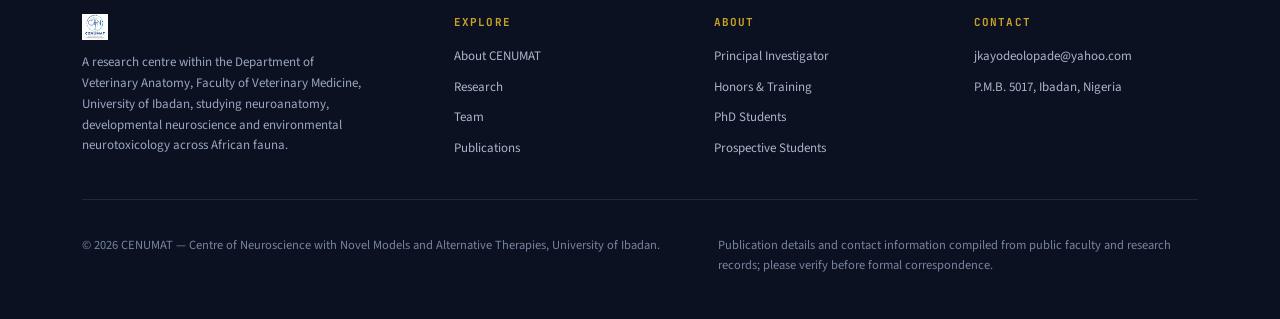
==== commit 5e7fcc2a: "fix: update about page" ====
--- a/about.html
+++ b/about.html
@@ -25,7 +25,7 @@
       <a href="index.html" class="brand">
         <img src="ui-logo-placeholder.jpg" alt="University of Ibadan" class="ui-logo" width="32" height="32">
         <span class="brand-div" aria-hidden="true"></span>
-        <img src="cenmat_logo_reversed.png" alt="CENUMAT — Centre of Neuroscience with Novel Models and Alternative Therapies" class="cenmat-logo">
+        <img src="images/cenmat_logo_reversed.png" alt="CENUMAT — Centre of Neuroscience with Novel Models and Alternative Therapies" class="cenmat-logo">
         <span class="brand-tagline">Centre of Neuroscience with Novel Models &amp; Alternative Therapies</span>
       </a>
       <nav class="main-nav" aria-label="Primary">
@@ -187,7 +187,7 @@
     <div class="wrap">
       <div class="footer-grid">
         <div class="footer-brand">
-          <img src="cenmat_logo_reversed.png" alt="CENUMAT" class="cenmat-logo footer-logo">
+          <img src="images/cenmat_logo_reversed.png" alt="CENUMAT" class="cenmat-logo footer-logo">
           <p>A research centre within the Department of Veterinary Anatomy, Faculty of Veterinary Medicine, University
             of Ibadan, studying neuroanatomy, developmental neuroscience and environmental neurotoxicology across
             African fauna.</p>
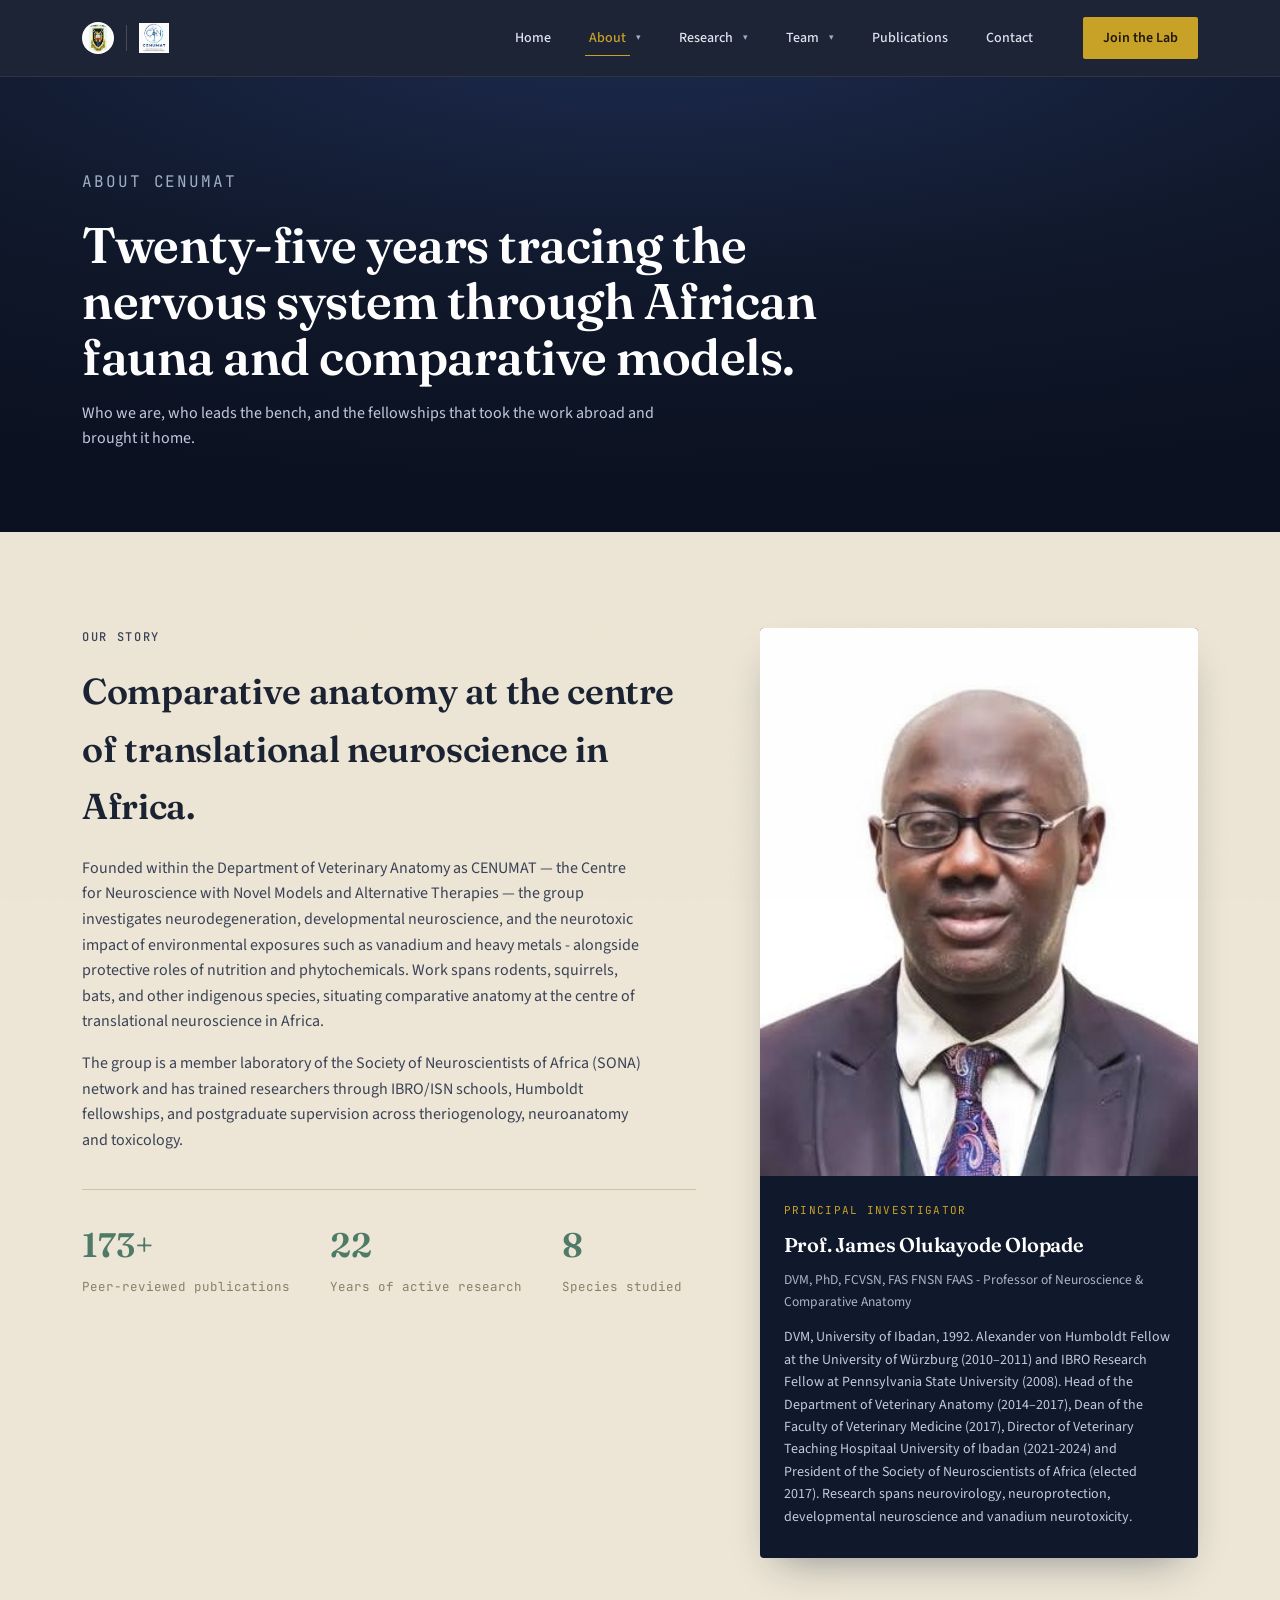
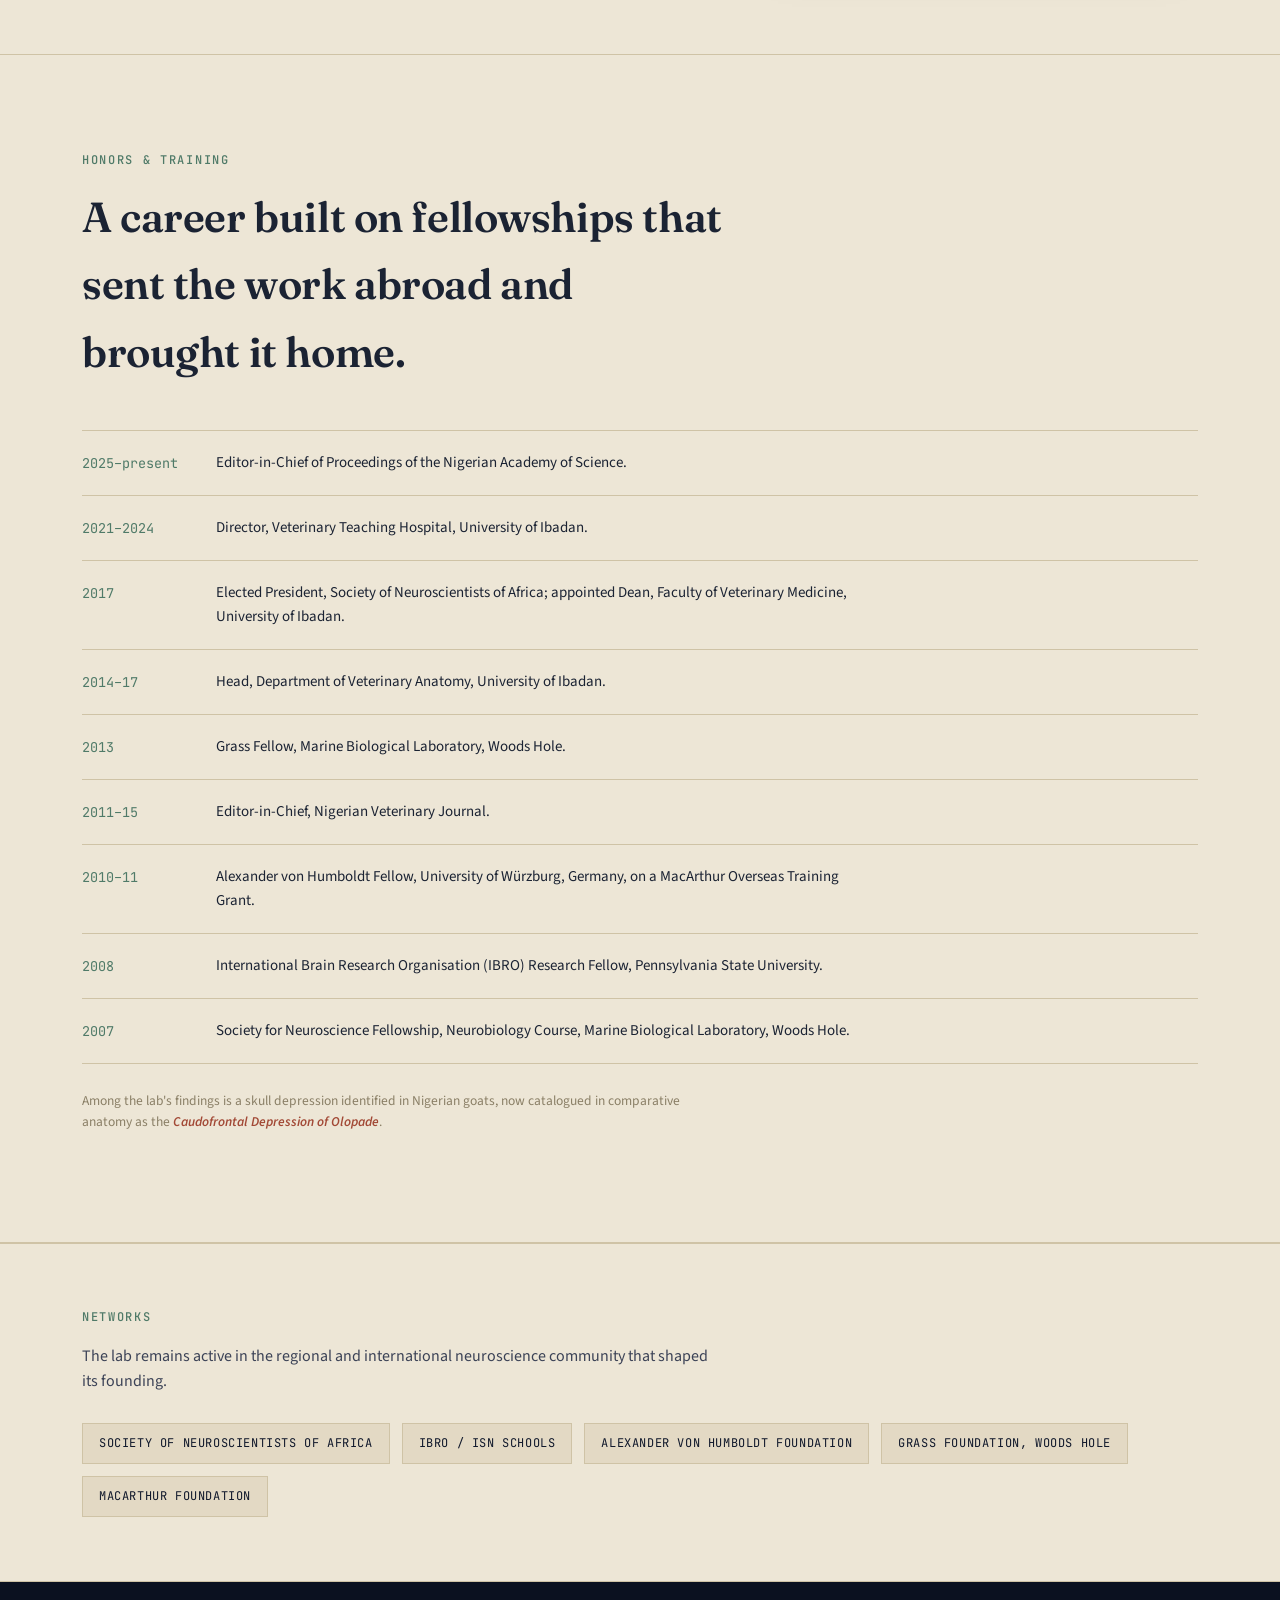
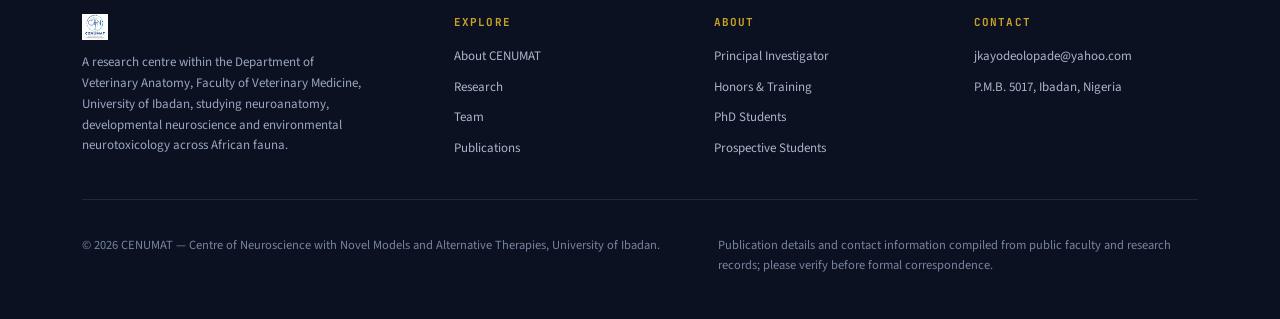
==== commit 7ca1b767: "Add Ojurongbe and Oyagbemi as Collaborators; add Otunla to Lab Members - Renamed existing Collaborat" ====
--- a/about.html
+++ b/about.html
@@ -51,7 +51,8 @@
           <a href="team.html" class="nav-link">Team</a>
           <button class="nav-caret" aria-label="Show Team submenu" aria-expanded="false">&#9662;</button>
           <div class="dropdown">
-            <a href="team.html#collaborators">Collaborators</a>
+            <a href="team.html#collaborators">Major Collaborators</a>
+            <a href="team.html#collaborators-2">Collaborators</a>
             <a href="team.html#postdoc">Postdoctoral Associates</a>
             <a href="team.html#phd">PhD Students</a>
             <a href="team.html#members">Lab Members</a>
